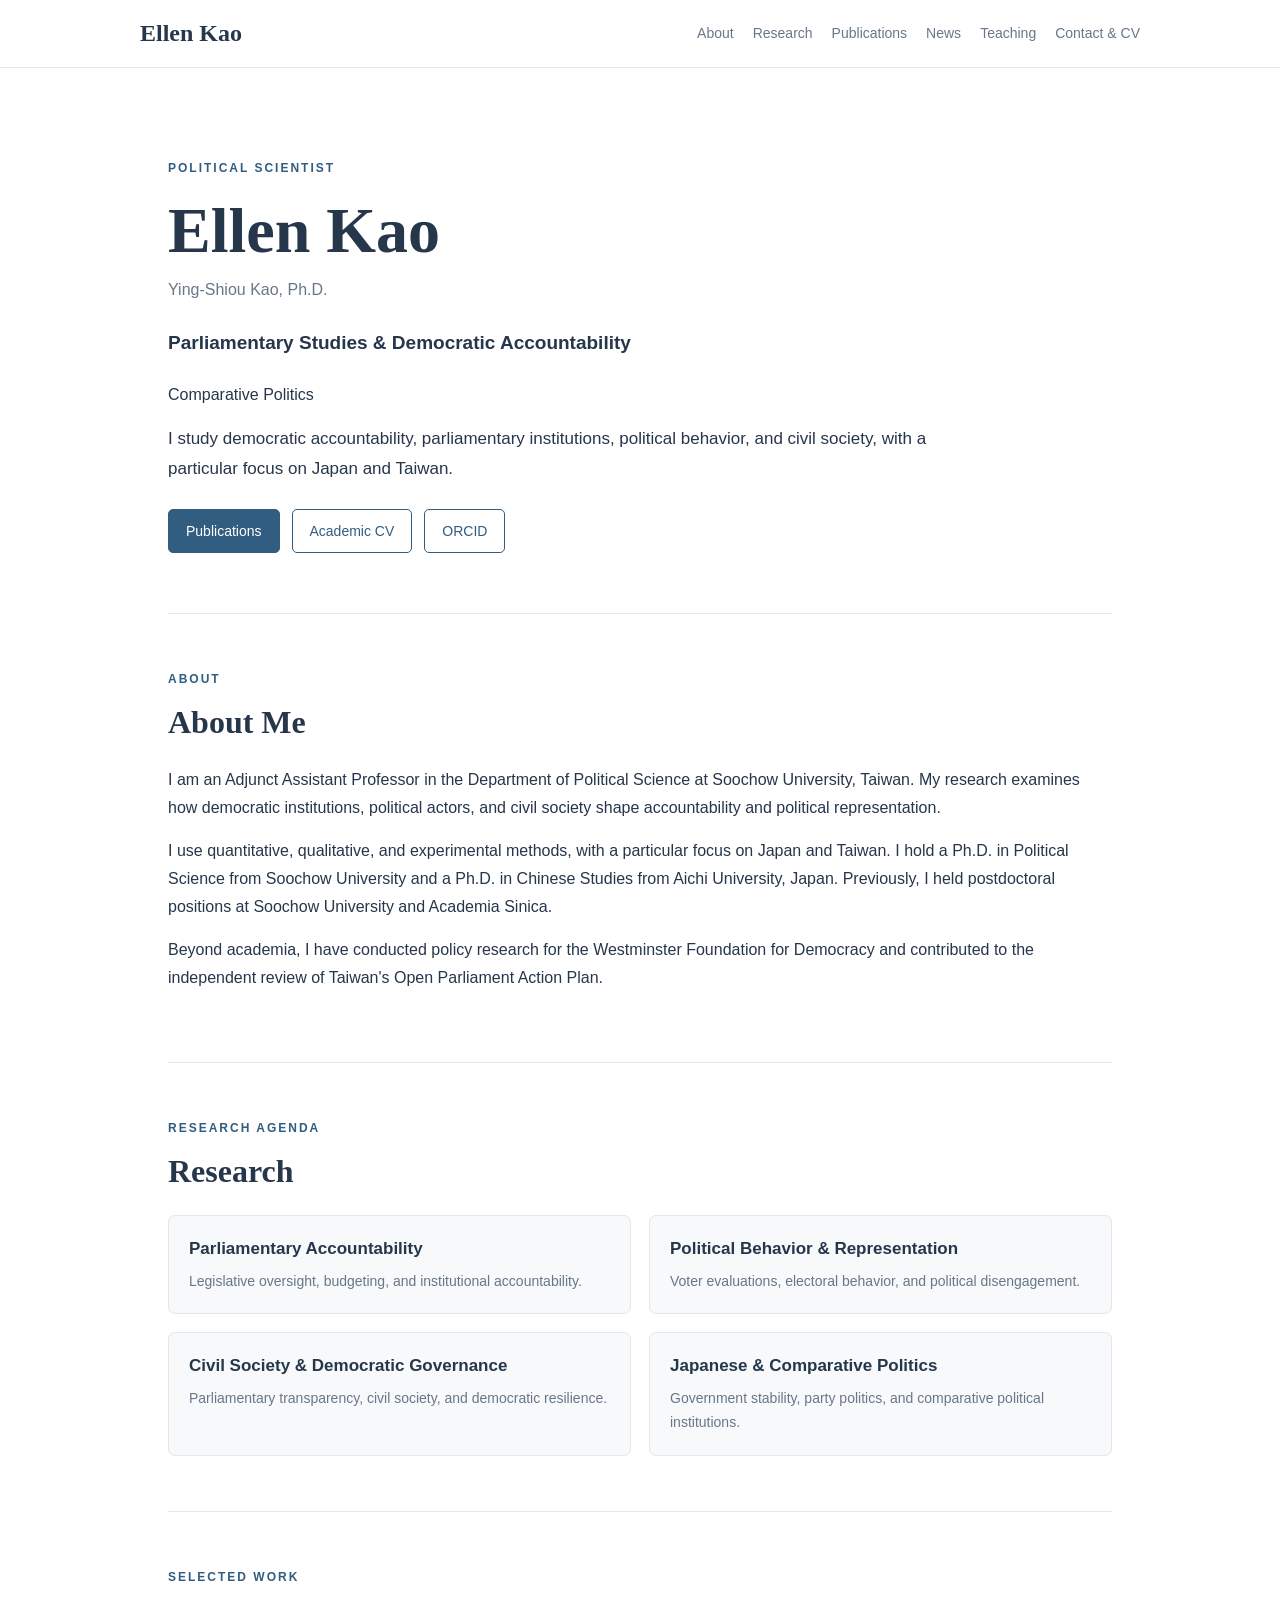
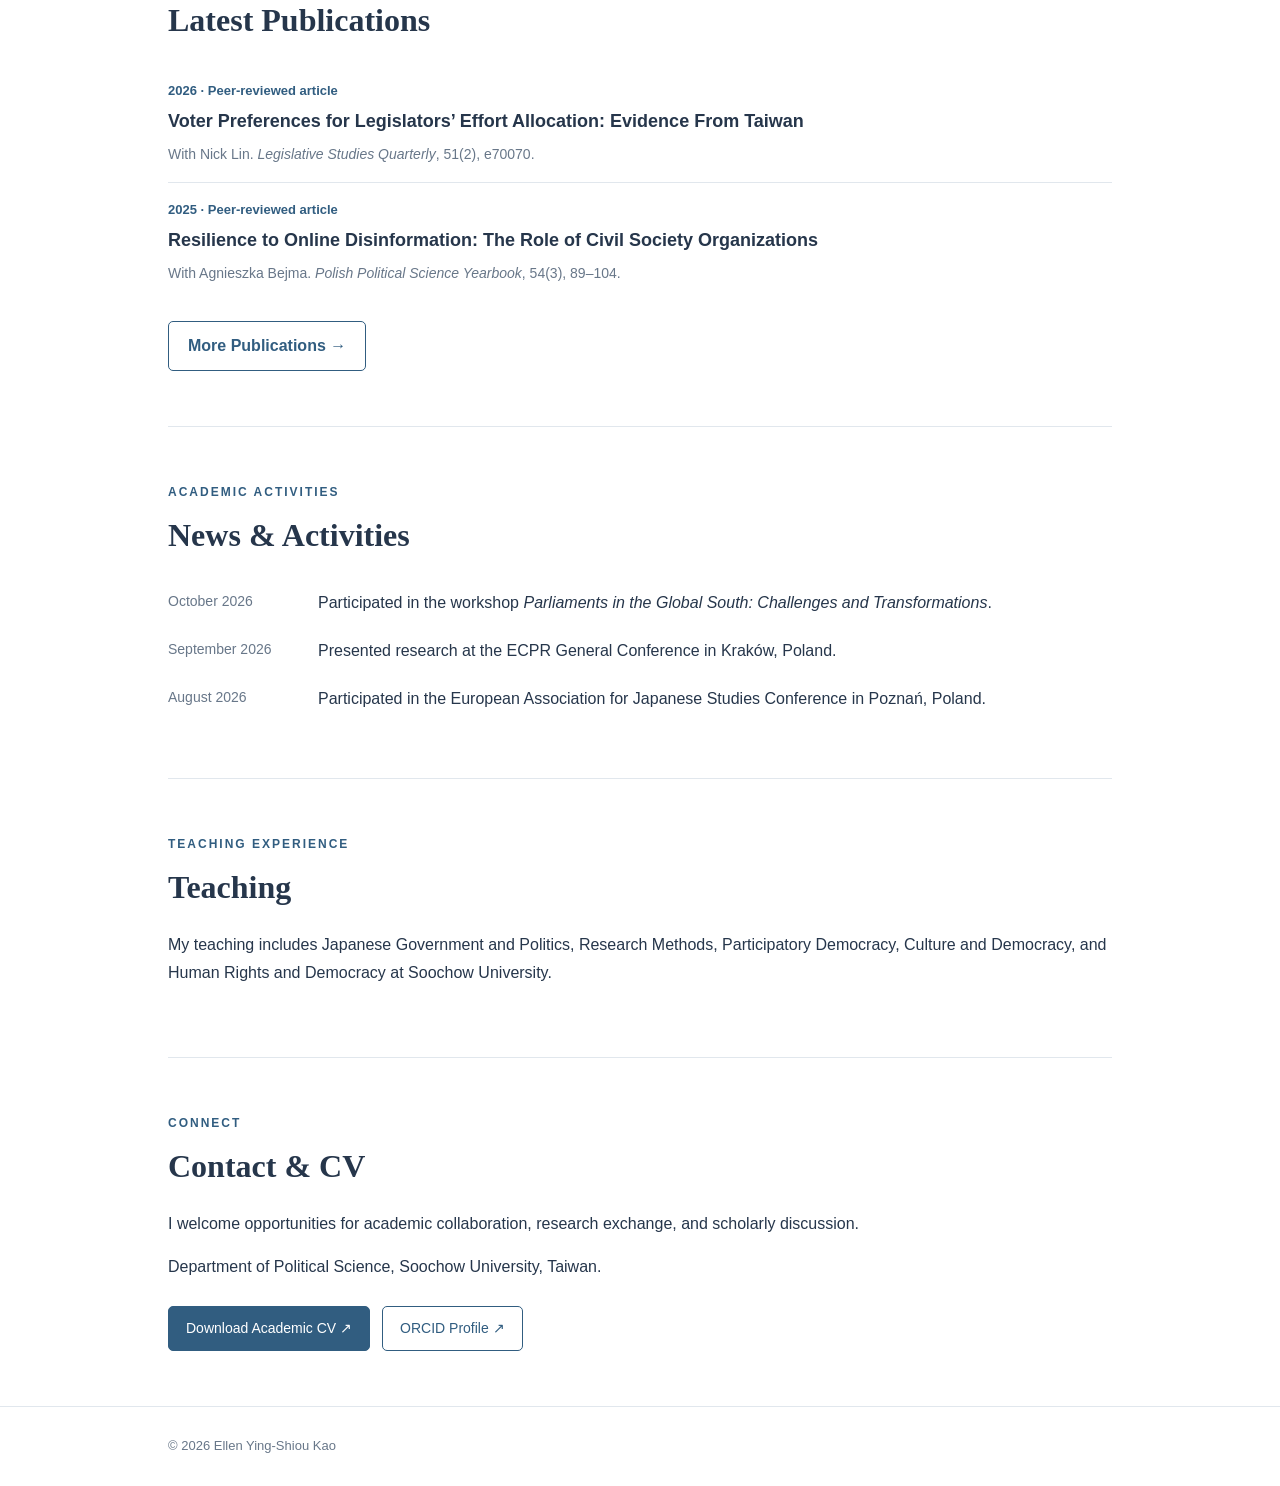
==== index.html @ ca59f369 "Update index.html" ====
<!DOCTYPE html>
<html lang="en">
<head>
<meta charset="UTF-8"><meta name="viewport" content="width=device-width, initial-scale=1">
<meta name="description" content="Ellen Ying-Shiou Kao, political scientist working on democratic accountability, legislative studies, political behavior, and Japanese and Taiwanese politics.">
<title>Ellen Kao | Political Scientist</title>
<link rel="stylesheet" href="style.css">
</head>
<body>
<header><div class="container nav"><a class="logo" href="index.html">Ellen Kao</a><nav aria-label="Main navigation"><a href="index.html#about">About</a><a href="index.html#research">Research</a><a href="publications.html">Publications</a><a href="index.html#news">News</a><a href="index.html#teaching">Teaching</a><a href="index.html#contact">Contact &amp; CV</a></nav></div></header>
<main class="container"></p>
</div>
<div class="hero"><div class="eyebrow">Political Scientist</div><h1>Ellen Kao</h1><p class="formal">Ying-Shiou Kao, Ph.D.</p><p class="tagline">Parliamentary Studies &amp; Democratic Accountability</p><p class="discipline">
  Comparative Politics
<p class="intro">I study democratic accountability, parliamentary institutions, political behavior, and civil society, with a particular focus on Japan and Taiwan.</p><div class="actions"><a class="button primary" href="publications.html">Publications</a><a class="button" href="
YingshiouKao_CV_Oct 2026.pdf
" target="_blank" rel="noopener">Academic CV</a><a class="button" href="https://orcid.org/0009-0007-6348-227X" target="_blank" rel="noopener">ORCID</a></div></div>
<section id="about"><div class="eyebrow">About</div><h2>About Me</h2><p>I am an Adjunct Assistant Professor in the Department of Political Science at Soochow University, Taiwan. My research examines how democratic institutions, political actors, and civil society shape accountability and political representation.</p><p>I use quantitative, qualitative, and experimental methods, with a particular focus on Japan and Taiwan. I hold a Ph.D. in Political Science from Soochow University and a Ph.D. in Chinese Studies from Aichi University, Japan. Previously, I held postdoctoral positions at Soochow University and Academia Sinica.</p><p>Beyond academia, I have conducted policy research for the Westminster Foundation for Democracy and contributed to the independent review of Taiwan's Open Parliament Action Plan.</p></section>
<section id="research"><div class="eyebrow">Research agenda</div><h2>Research</h2><div class="grid"><div class="tile"><h3>Parliamentary Accountability</h3><p>Legislative oversight, budgeting, and institutional accountability.</p></div><div class="tile"><h3>Political Behavior &amp; Representation</h3><p>Voter evaluations, electoral behavior, and political disengagement.</p></div><div class="tile"><h3>Civil Society &amp; Democratic Governance</h3><p>Parliamentary transparency, civil society, and democratic resilience.</p></div><div class="tile"><h3>Japanese &amp; Comparative Politics</h3><p>Government stability, party politics, and comparative political institutions.</p></div></div></section>
<section id="publications"><div class="eyebrow">Selected work</div><h2>Latest Publications</h2><article class="entry"><div class="date">2026 · Peer-reviewed article</div><h3><a href="https://doi.org/10.1111/lsq.70070" target="_blank" rel="noopener">Voter Preferences for Legislators’ Effort Allocation: Evidence From Taiwan</a></h3><p class="meta">With Nick Lin. <em>Legislative Studies Quarterly</em>, 51(2), e70070.</p></article><article class="entry"><div class="date">2025 · Peer-reviewed article</div><h3><a href="https://doi.org/10.15804/ppsy202534" target="_blank" rel="noopener">Resilience to Online Disinformation: The Role of Civil Society Organizations</a></h3><p class="meta">With Agnieszka Bejma. <em>Polish Political Science Yearbook</em>, 54(3), 89–104.</p></article><a class="more" href="publications.html">More Publications <span aria-hidden="true">→</span></a></section>
<section id="news"><div class="eyebrow">Academic activities</div><h2>News &amp; Activities</h2><div class="news"><span>October 2026</span><p>Participated in the workshop <em>Parliaments in the Global South: Challenges and Transformations</em>.</p></div><div class="news"><span>September 2026</span><p>Presented research at the ECPR General Conference in Kraków, Poland.</p></div><div class="news"><span>August 2026</span><p>Participated in the European Association for Japanese Studies Conference in Poznań, Poland.</p></div></section>
<section id="teaching"><div class="eyebrow">Teaching experience</div><h2>Teaching</h2><p>My teaching includes Japanese Government and Politics, Research Methods, Participatory Democracy, Culture and Democracy, and Human Rights and Democracy at Soochow University.</p></section>
<section id="contact"><div class="eyebrow">Connect</div><h2>Contact &amp; CV</h2><p>I welcome opportunities for academic collaboration, research exchange, and scholarly discussion.</p><p>Department of Political Science, Soochow University, Taiwan.</p><div class="actions"><a class="button primary" href="YingshiouKao_CV_Oct 2026.pdf" target="_blank" rel="noopener">Download Academic CV ↗</a><a class="button" href="https://orcid.org/0009-0007-6348-227X" target="_blank" rel="noopener">ORCID Profile ↗</a></div></section>
</main><footer><div class="container">© 2026 Ellen Ying-Shiou Kao</div></footer>
</body></html>
---- style.css ----
:root{--ink:#26364b;--blue:#315d80;--muted:#687789;--line:#e1e7ed;--light:#f7f9fb}*{box-sizing:border-box}html{scroll-behavior:smooth}body{margin:0;color:var(--ink);background:white;font:16px/1.75 -apple-system,BlinkMacSystemFont,"Segoe UI",Arial,sans-serif}a{color:var(--blue);text-underline-offset:3px}a:hover{color:#173e5b}.container{max-width:1000px;margin:auto;padding:0 28px}header{border-bottom:1px solid var(--line)}.nav{display:flex;justify-content:space-between;align-items:center;flex-wrap:wrap;gap:18px;padding:20px 0}.logo{font:700 24px Georgia,serif;color:var(--ink);text-decoration:none}nav{display:flex;flex-wrap:wrap;gap:8px 19px}nav a{font-size:14px;color:var(--muted);text-decoration:none}nav a[aria-current="page"]{font-weight:700;color:var(--blue)}h1,h2{font-family:Georgia,serif;line-height:1.25}h1{font-size:clamp(43px,6vw,64px);margin:5px 0}h2{font-size:32px;margin:0 0 24px}h3{font-size:18px;line-height:1.5;margin:0 0 7px}p{margin:0 0 15px}.eyebrow{color:var(--blue);font-size:12px;font-weight:700;letter-spacing:2px;text-transform:uppercase;margin-bottom:12px}.muted,.meta,.formal{color:var(--muted)}.hero{padding:75px 0 60px}.tagline{font-size:19px;font-weight:600;margin:22px 0}.intro{max-width:790px;font-size:17px}.actions{display:flex;flex-wrap:wrap;gap:12px;margin-top:25px}.button{display:inline-block;border:1px solid var(--blue);border-radius:5px;padding:9px 17px;text-decoration:none;font-size:14px}.button.primary{background:var(--blue);color:white}.button.primary:hover{background:#173e5b}section{padding:55px 0;border-top:1px solid var(--line);scroll-margin-top:20px}.grid{display:grid;grid-template-columns:1fr 1fr;gap:18px}.tile{padding:20px;border:1px solid var(--line);border-radius:7px;background:var(--light)}.tile h3{font-size:17px}.tile p{font-size:14px;color:var(--muted);margin:0}.entry{padding:16px 0;border-bottom:1px solid var(--line)}.entry:last-of-type{border-bottom:0}.entry h3 a{color:var(--ink);text-decoration:none}.entry h3 a:hover{color:var(--blue);text-decoration:underline}.date{font-size:13px;font-weight:650;color:var(--blue);margin-bottom:5px}.meta{font-size:14px;margin:0}.more{display:inline-block;margin-top:20px;border:1px solid var(--blue);padding:10px 19px;border-radius:5px;font-weight:600;text-decoration:none}.more:hover{background:var(--blue);color:white;text-decoration:none}.news{display:grid;grid-template-columns:135px 1fr;gap:15px;padding:10px 0}.news span{color:var(--muted);font-size:14px}.news p{margin:0}footer{border-top:1px solid var(--line);padding:28px 0;color:var(--muted);font-size:13px}.inner{padding-top:46px;padding-bottom:70px}.inner .back{display:inline-block;margin-bottom:33px;font-size:14px}.inner section:first-of-type{margin-top:45px}.inner .category{margin-top:30px}.endlink{margin-top:40px}@media(max-width:680px){.hero{padding-top:48px}section{padding:40px 0}.grid,.news{grid-template-columns:1fr}.news{gap:2px}.inner{padding-top:30px}}
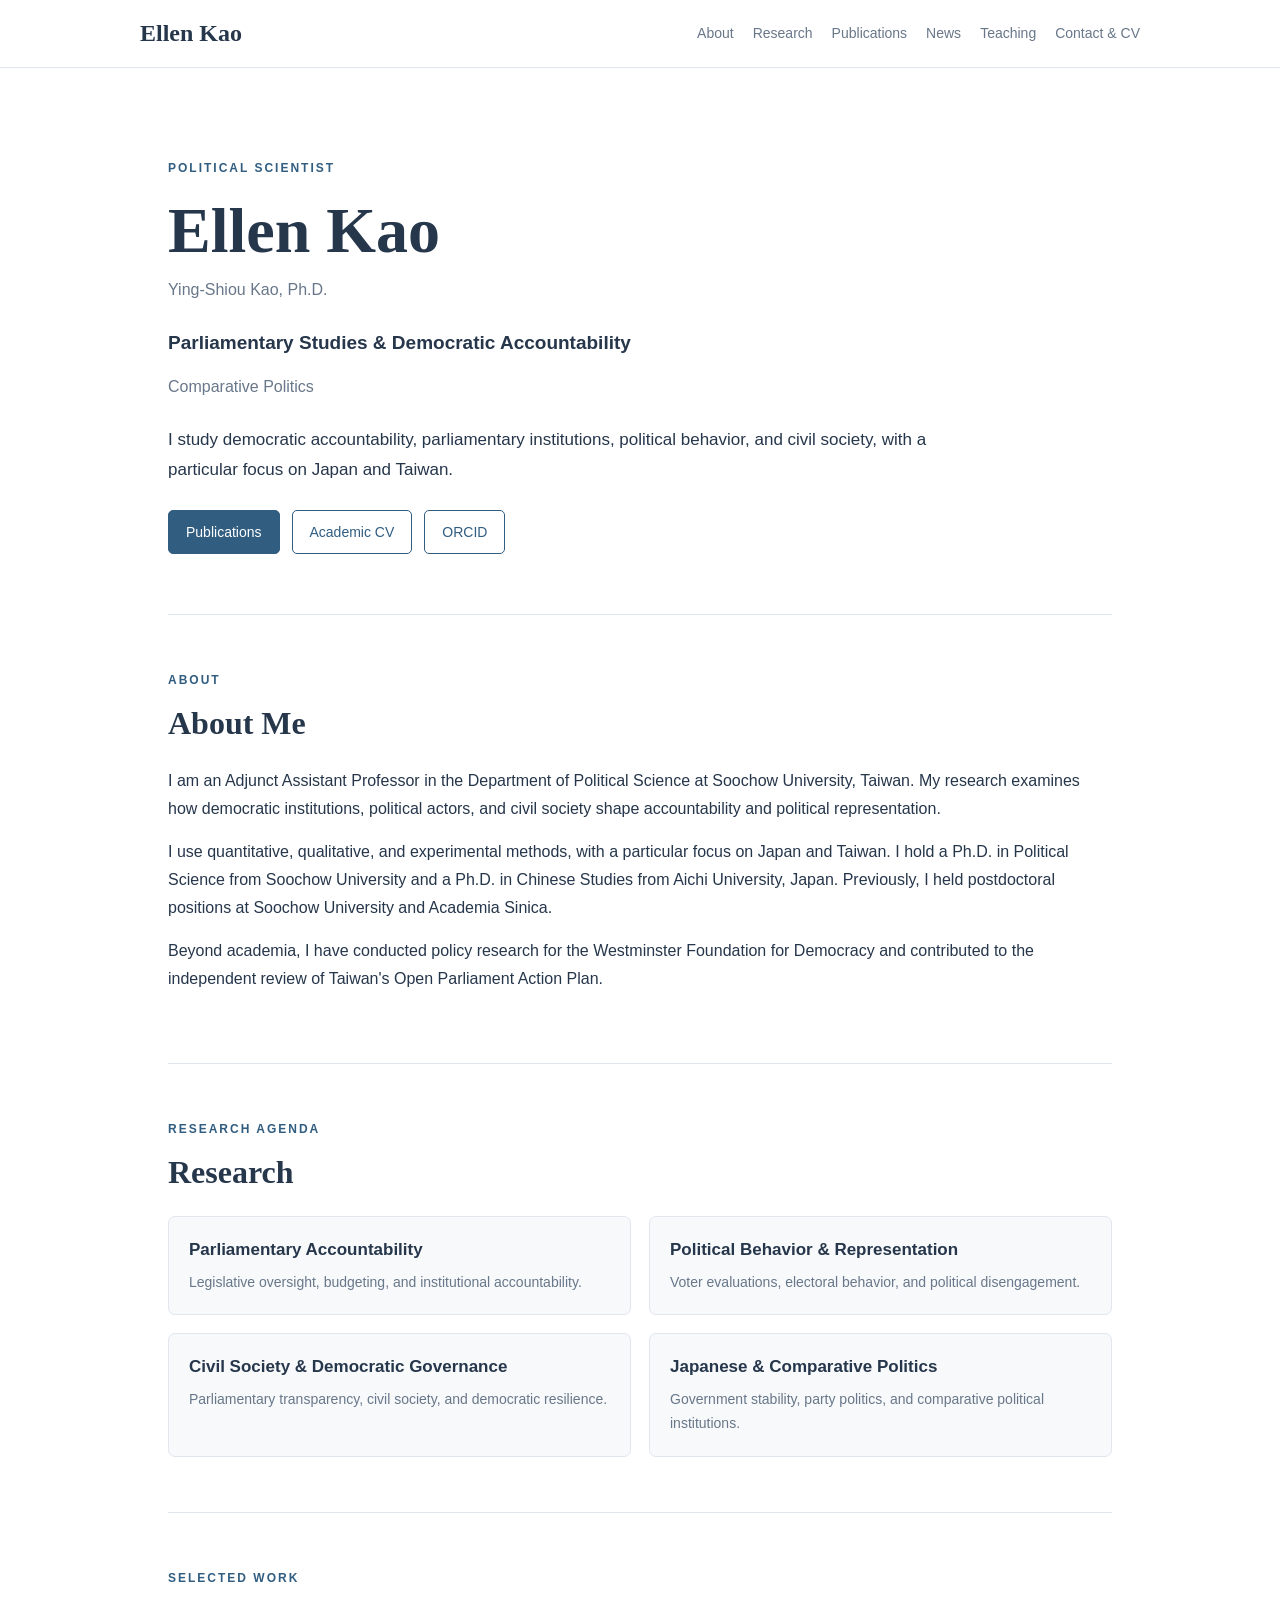
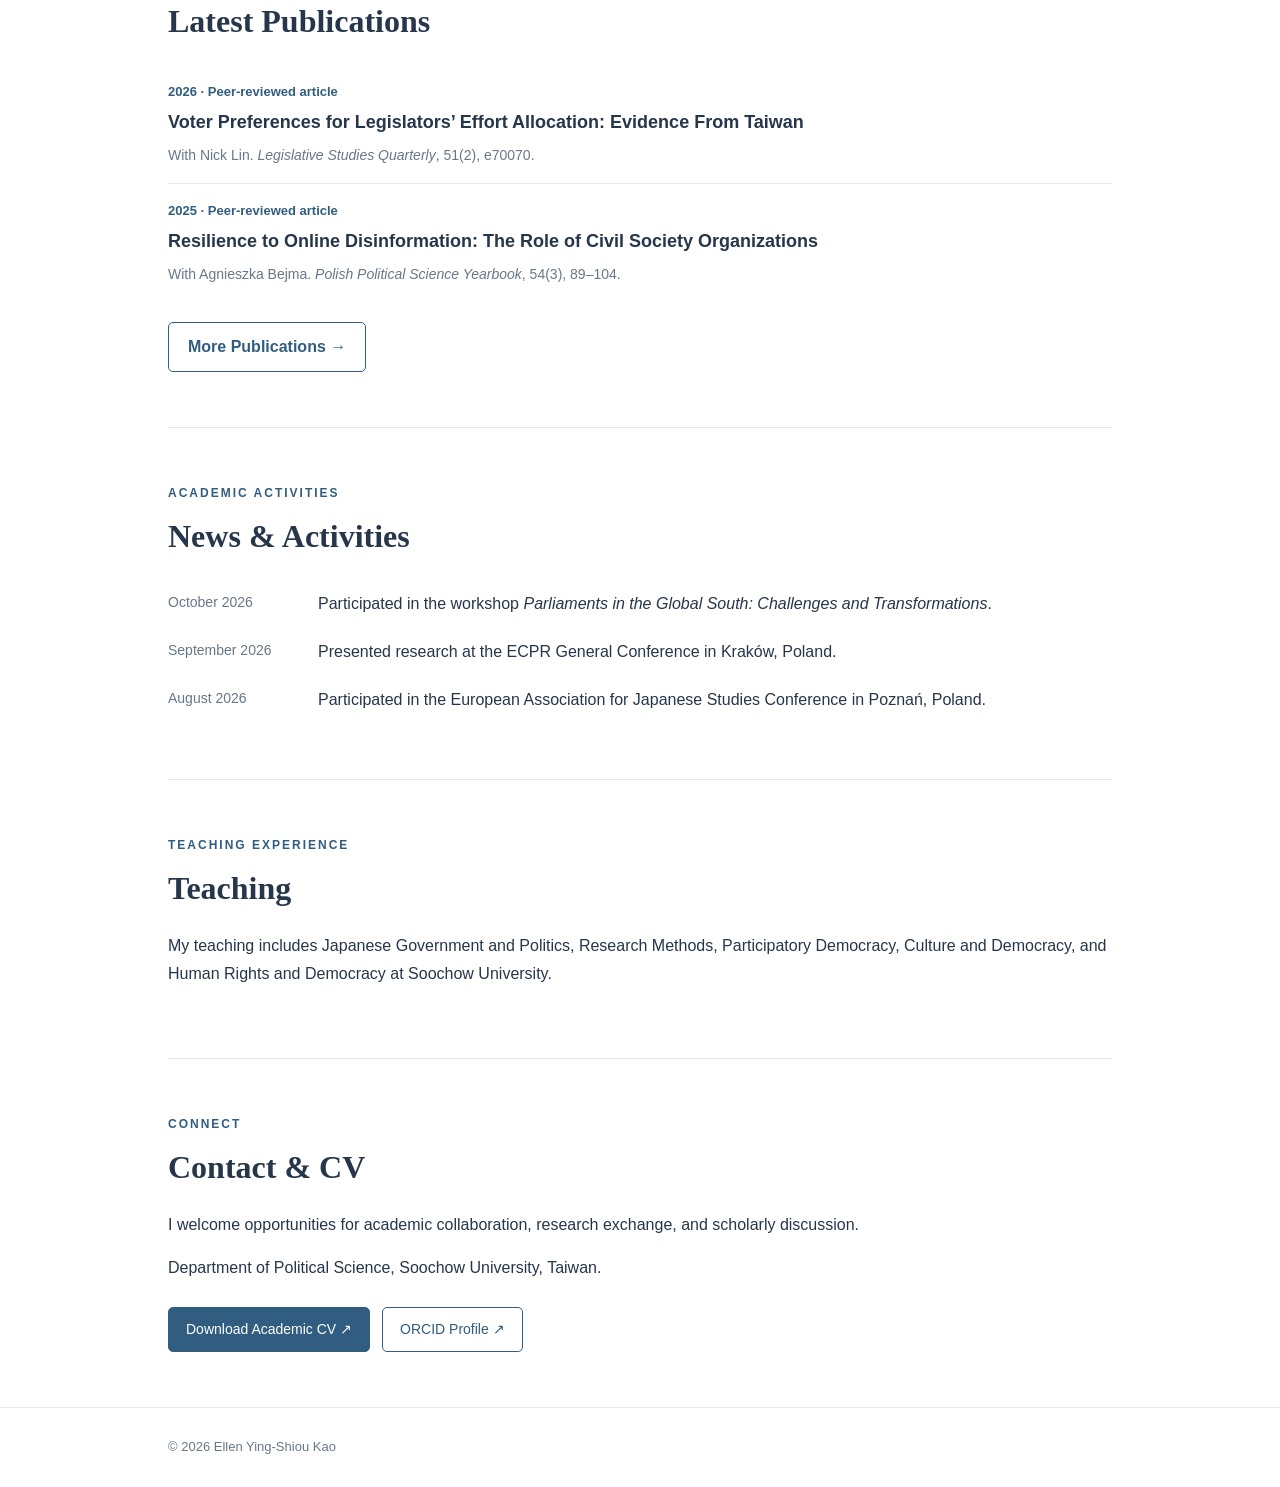
==== commit 50454b74: "Update index.html" ====
--- a/index.html
+++ b/index.html
@@ -10,8 +10,10 @@
 <header><div class="container nav"><a class="logo" href="index.html">Ellen Kao</a><nav aria-label="Main navigation"><a href="index.html#about">About</a><a href="index.html#research">Research</a><a href="publications.html">Publications</a><a href="index.html#news">News</a><a href="index.html#teaching">Teaching</a><a href="index.html#contact">Contact &amp; CV</a></nav></div></header>
 <main class="container"></p>
 </div>
-<div class="hero"><div class="eyebrow">Political Scientist</div><h1>Ellen Kao</h1><p class="formal">Ying-Shiou Kao, Ph.D.</p><p class="tagline">Parliamentary Studies &amp; Democratic Accountability</p><p class="discipline">
-  Comparative Politics
+<div class="hero"><div class="eyebrow">Political Scientist</div><h1>Ellen Kao</h1><p class="formal">Ying-Shiou Kao, Ph.D.</p>
+  <p class="tagline">Parliamentary Studies &amp; Democratic Accountability
+  </p>
+  <p class="discipline">Comparative Politics </p>
 <p class="intro">I study democratic accountability, parliamentary institutions, political behavior, and civil society, with a particular focus on Japan and Taiwan.</p><div class="actions"><a class="button primary" href="publications.html">Publications</a><a class="button" href="
 YingshiouKao_CV_Oct 2026.pdf
 " target="_blank" rel="noopener">Academic CV</a><a class="button" href="https://orcid.org/0009-0007-6348-227X" target="_blank" rel="noopener">ORCID</a></div></div>
--- a/style.css
+++ b/style.css
@@ -1 +1,9 @@
 :root{--ink:#26364b;--blue:#315d80;--muted:#687789;--line:#e1e7ed;--light:#f7f9fb}*{box-sizing:border-box}html{scroll-behavior:smooth}body{margin:0;color:var(--ink);background:white;font:16px/1.75 -apple-system,BlinkMacSystemFont,"Segoe UI",Arial,sans-serif}a{color:var(--blue);text-underline-offset:3px}a:hover{color:#173e5b}.container{max-width:1000px;margin:auto;padding:0 28px}header{border-bottom:1px solid var(--line)}.nav{display:flex;justify-content:space-between;align-items:center;flex-wrap:wrap;gap:18px;padding:20px 0}.logo{font:700 24px Georgia,serif;color:var(--ink);text-decoration:none}nav{display:flex;flex-wrap:wrap;gap:8px 19px}nav a{font-size:14px;color:var(--muted);text-decoration:none}nav a[aria-current="page"]{font-weight:700;color:var(--blue)}h1,h2{font-family:Georgia,serif;line-height:1.25}h1{font-size:clamp(43px,6vw,64px);margin:5px 0}h2{font-size:32px;margin:0 0 24px}h3{font-size:18px;line-height:1.5;margin:0 0 7px}p{margin:0 0 15px}.eyebrow{color:var(--blue);font-size:12px;font-weight:700;letter-spacing:2px;text-transform:uppercase;margin-bottom:12px}.muted,.meta,.formal{color:var(--muted)}.hero{padding:75px 0 60px}.tagline{font-size:19px;font-weight:600;margin:22px 0}.intro{max-width:790px;font-size:17px}.actions{display:flex;flex-wrap:wrap;gap:12px;margin-top:25px}.button{display:inline-block;border:1px solid var(--blue);border-radius:5px;padding:9px 17px;text-decoration:none;font-size:14px}.button.primary{background:var(--blue);color:white}.button.primary:hover{background:#173e5b}section{padding:55px 0;border-top:1px solid var(--line);scroll-margin-top:20px}.grid{display:grid;grid-template-columns:1fr 1fr;gap:18px}.tile{padding:20px;border:1px solid var(--line);border-radius:7px;background:var(--light)}.tile h3{font-size:17px}.tile p{font-size:14px;color:var(--muted);margin:0}.entry{padding:16px 0;border-bottom:1px solid var(--line)}.entry:last-of-type{border-bottom:0}.entry h3 a{color:var(--ink);text-decoration:none}.entry h3 a:hover{color:var(--blue);text-decoration:underline}.date{font-size:13px;font-weight:650;color:var(--blue);margin-bottom:5px}.meta{font-size:14px;margin:0}.more{display:inline-block;margin-top:20px;border:1px solid var(--blue);padding:10px 19px;border-radius:5px;font-weight:600;text-decoration:none}.more:hover{background:var(--blue);color:white;text-decoration:none}.news{display:grid;grid-template-columns:135px 1fr;gap:15px;padding:10px 0}.news span{color:var(--muted);font-size:14px}.news p{margin:0}footer{border-top:1px solid var(--line);padding:28px 0;color:var(--muted);font-size:13px}.inner{padding-top:46px;padding-bottom:70px}.inner .back{display:inline-block;margin-bottom:33px;font-size:14px}.inner section:first-of-type{margin-top:45px}.inner .category{margin-top:30px}.endlink{margin-top:40px}@media(max-width:680px){.hero{padding-top:48px}section{padding:40px 0}.grid,.news{grid-template-columns:1fr}.news{gap:2px}.inner{padding-top:30px}}
+
+.discipline {
+  font-size: 16px;
+  color: #687789;
+  font-weight: 400;
+  margin-top: -8px;
+  margin-bottom: 24px;
+}
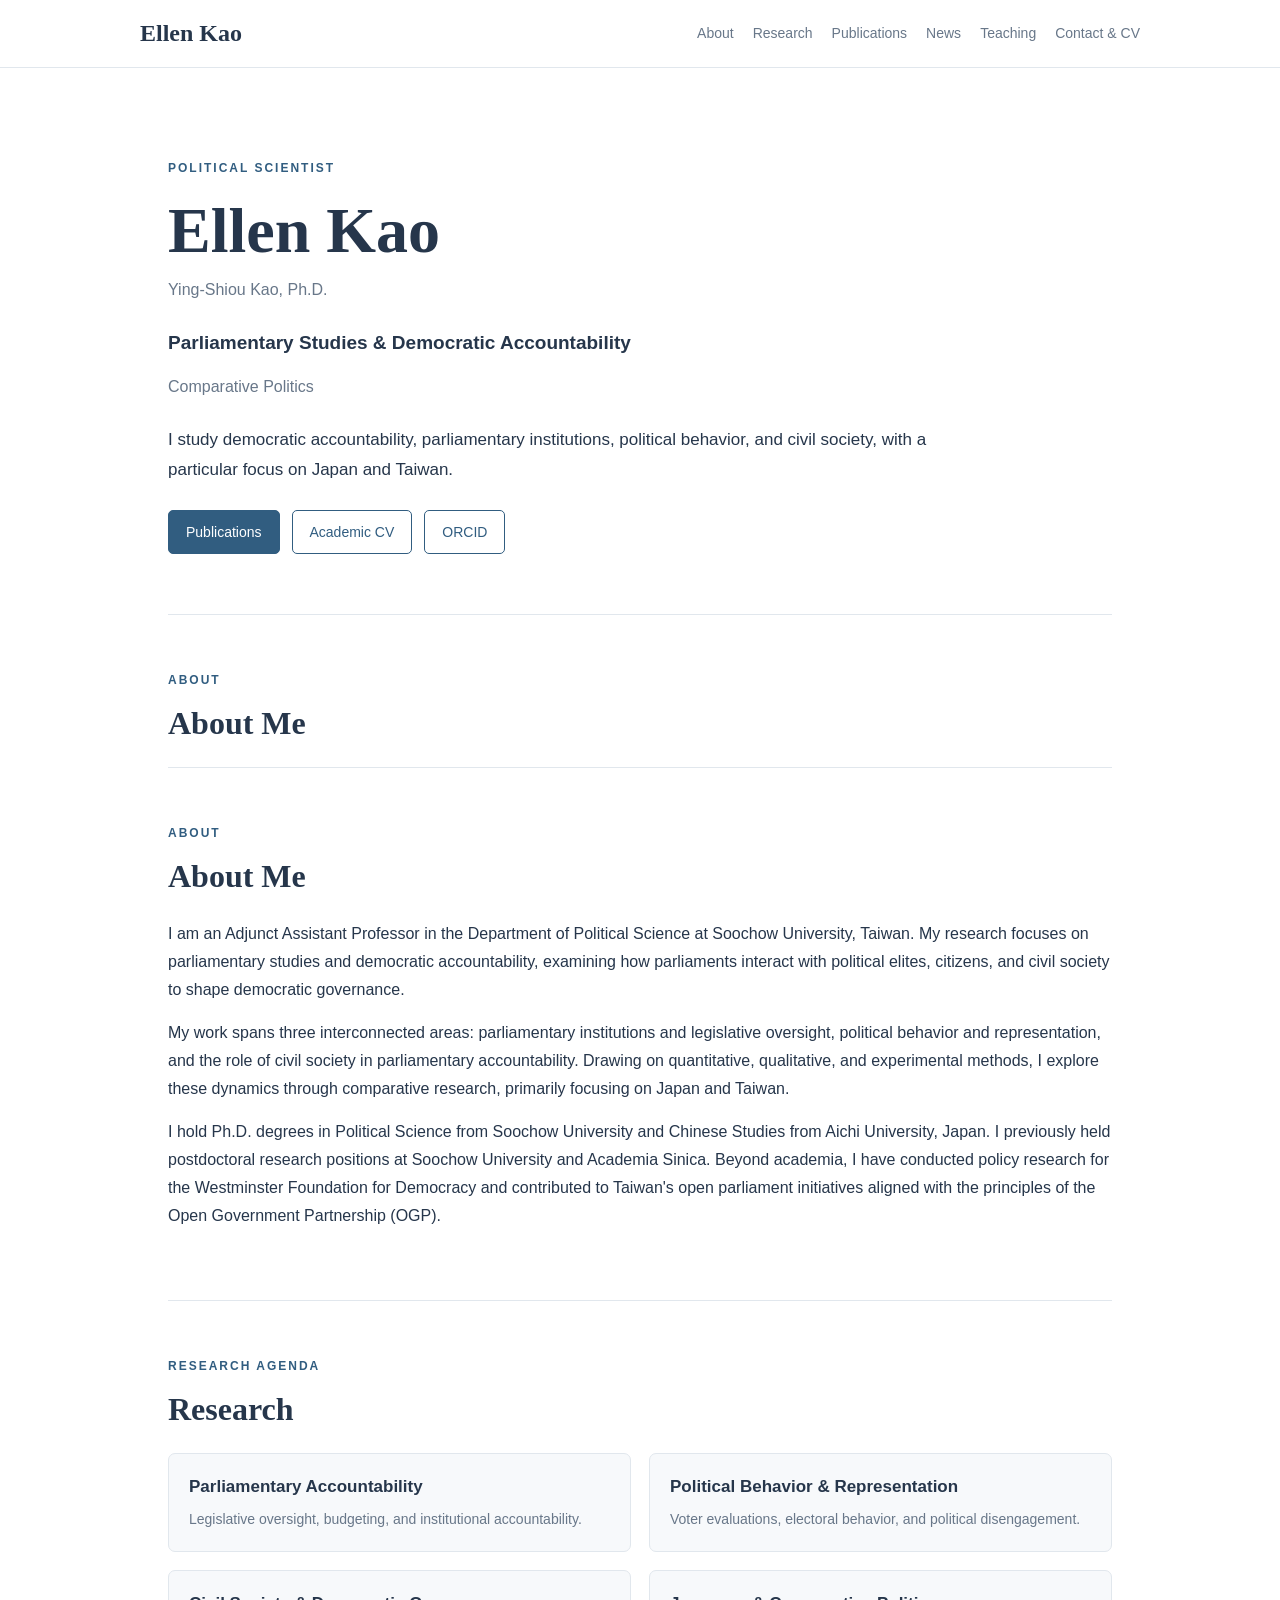
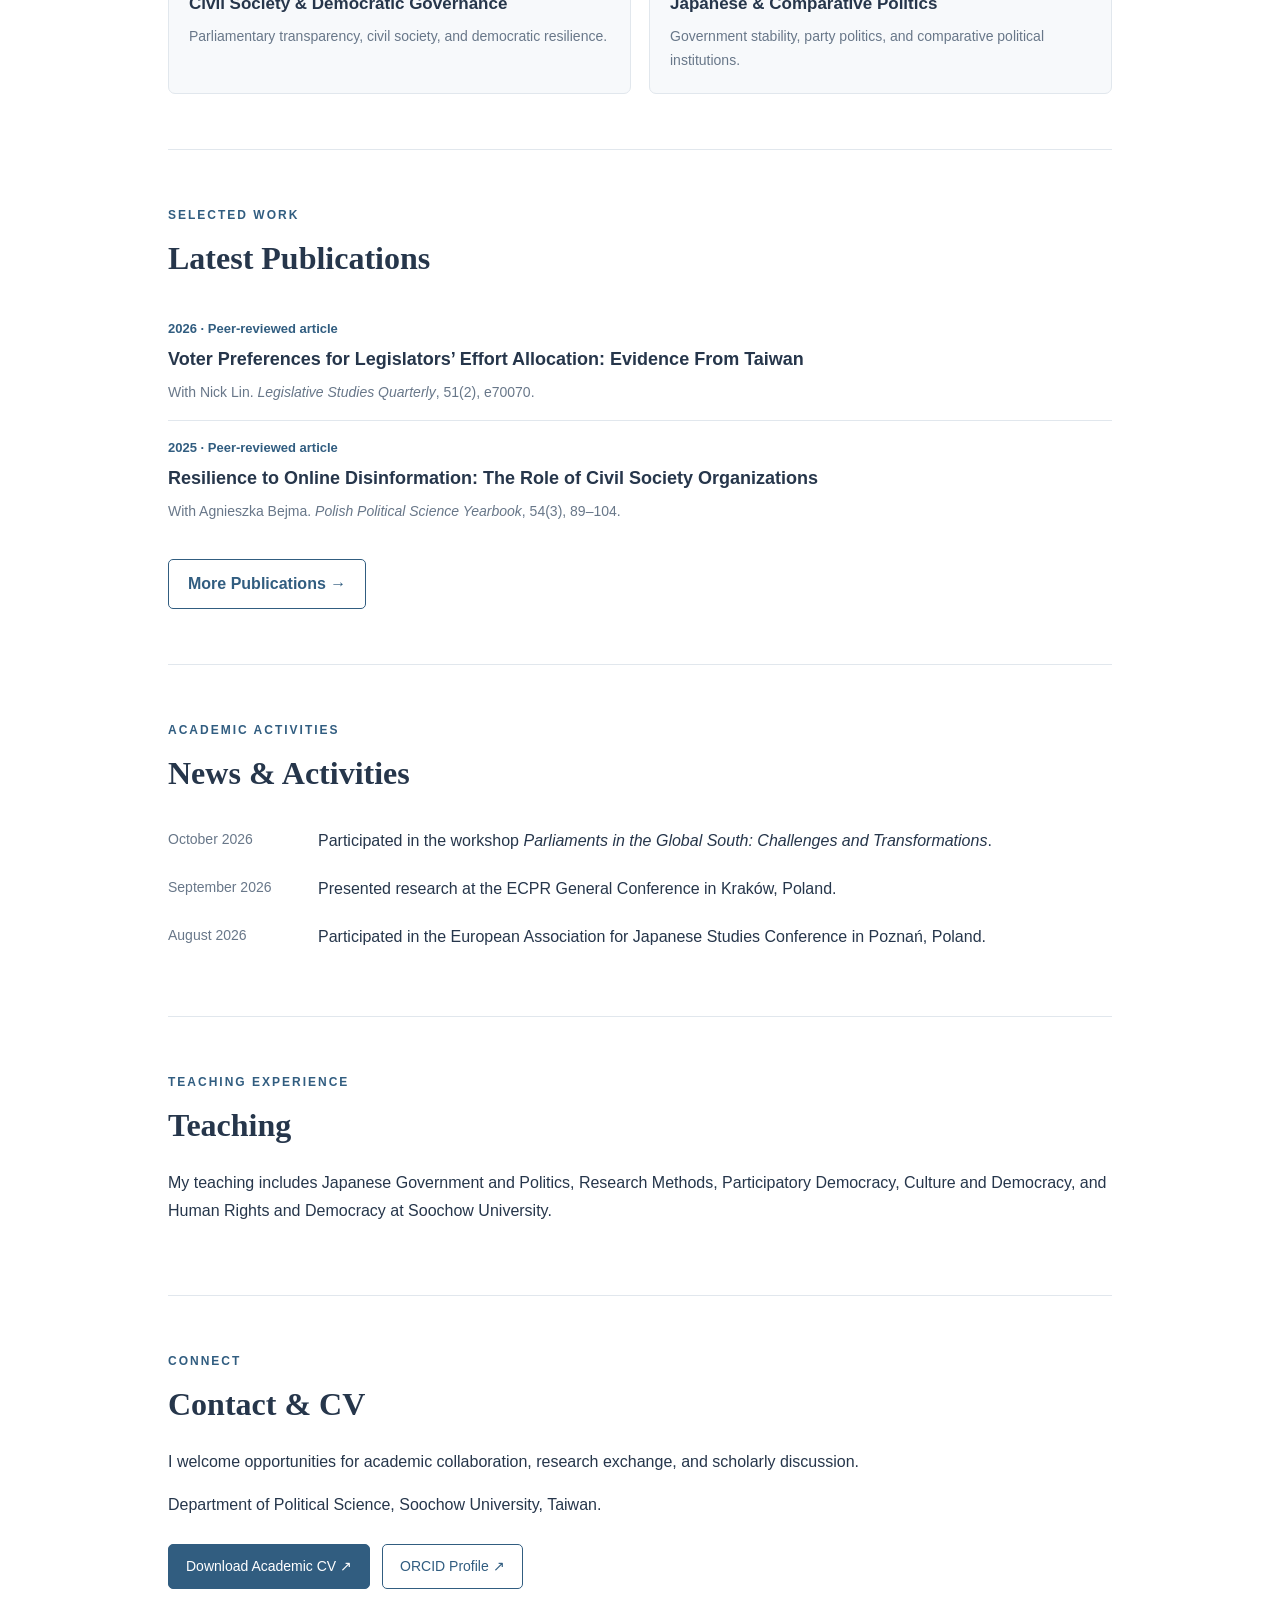
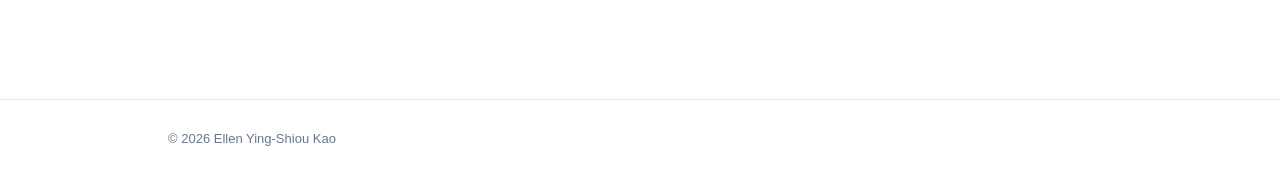
==== commit ccd7c06d: "Update index.html" ====
--- a/index.html
+++ b/index.html
@@ -17,7 +17,44 @@
 <p class="intro">I study democratic accountability, parliamentary institutions, political behavior, and civil society, with a particular focus on Japan and Taiwan.</p><div class="actions"><a class="button primary" href="publications.html">Publications</a><a class="button" href="
 YingshiouKao_CV_Oct 2026.pdf
 " target="_blank" rel="noopener">Academic CV</a><a class="button" href="https://orcid.org/0009-0007-6348-227X" target="_blank" rel="noopener">ORCID</a></div></div>
-<section id="about"><div class="eyebrow">About</div><h2>About Me</h2><p>I am an Adjunct Assistant Professor in the Department of Political Science at Soochow University, Taiwan. My research examines how democratic institutions, political actors, and civil society shape accountability and political representation.</p><p>I use quantitative, qualitative, and experimental methods, with a particular focus on Japan and Taiwan. I hold a Ph.D. in Political Science from Soochow University and a Ph.D. in Chinese Studies from Aichi University, Japan. Previously, I held postdoctoral positions at Soochow University and Academia Sinica.</p><p>Beyond academia, I have conducted policy research for the Westminster Foundation for Democracy and contributed to the independent review of Taiwan's Open Parliament Action Plan.</p></section>
+<section id="about"><div class="eyebrow">About</div><h2>About Me</h2>
+
+<section id="about">
+  <div class="eyebrow">About</div>
+  <h2>About Me</h2>
+
+  <p>
+    I am an Adjunct Assistant Professor in the Department
+    of Political Science at Soochow University, Taiwan.
+    My research focuses on parliamentary studies and
+    democratic accountability, examining how parliaments
+    interact with political elites, citizens, and civil
+    society to shape democratic governance.
+  </p>
+
+  <p>
+    My work spans three interconnected areas:
+    parliamentary institutions and legislative oversight,
+    political behavior and representation, and the role
+    of civil society in parliamentary accountability.
+    Drawing on quantitative, qualitative, and experimental
+    methods, I explore these dynamics through comparative
+    research, primarily focusing on Japan and Taiwan.
+  </p>
+
+  <p>
+    I hold Ph.D. degrees in Political Science from
+    Soochow University and Chinese Studies from
+    Aichi University, Japan. I previously held
+    postdoctoral research positions at Soochow
+    University and Academia Sinica. Beyond academia,
+    I have conducted policy research for the Westminster
+    Foundation for Democracy and contributed to Taiwan's
+    open parliament initiatives aligned with the principles
+    of the Open Government Partnership (OGP).
+  </p>
+</section>
+
 <section id="research"><div class="eyebrow">Research agenda</div><h2>Research</h2><div class="grid"><div class="tile"><h3>Parliamentary Accountability</h3><p>Legislative oversight, budgeting, and institutional accountability.</p></div><div class="tile"><h3>Political Behavior &amp; Representation</h3><p>Voter evaluations, electoral behavior, and political disengagement.</p></div><div class="tile"><h3>Civil Society &amp; Democratic Governance</h3><p>Parliamentary transparency, civil society, and democratic resilience.</p></div><div class="tile"><h3>Japanese &amp; Comparative Politics</h3><p>Government stability, party politics, and comparative political institutions.</p></div></div></section>
 <section id="publications"><div class="eyebrow">Selected work</div><h2>Latest Publications</h2><article class="entry"><div class="date">2026 · Peer-reviewed article</div><h3><a href="https://doi.org/10.1111/lsq.70070" target="_blank" rel="noopener">Voter Preferences for Legislators’ Effort Allocation: Evidence From Taiwan</a></h3><p class="meta">With Nick Lin. <em>Legislative Studies Quarterly</em>, 51(2), e70070.</p></article><article class="entry"><div class="date">2025 · Peer-reviewed article</div><h3><a href="https://doi.org/10.15804/ppsy202534" target="_blank" rel="noopener">Resilience to Online Disinformation: The Role of Civil Society Organizations</a></h3><p class="meta">With Agnieszka Bejma. <em>Polish Political Science Yearbook</em>, 54(3), 89–104.</p></article><a class="more" href="publications.html">More Publications <span aria-hidden="true">→</span></a></section>
 <section id="news"><div class="eyebrow">Academic activities</div><h2>News &amp; Activities</h2><div class="news"><span>October 2026</span><p>Participated in the workshop <em>Parliaments in the Global South: Challenges and Transformations</em>.</p></div><div class="news"><span>September 2026</span><p>Presented research at the ECPR General Conference in Kraków, Poland.</p></div><div class="news"><span>August 2026</span><p>Participated in the European Association for Japanese Studies Conference in Poznań, Poland.</p></div></section>
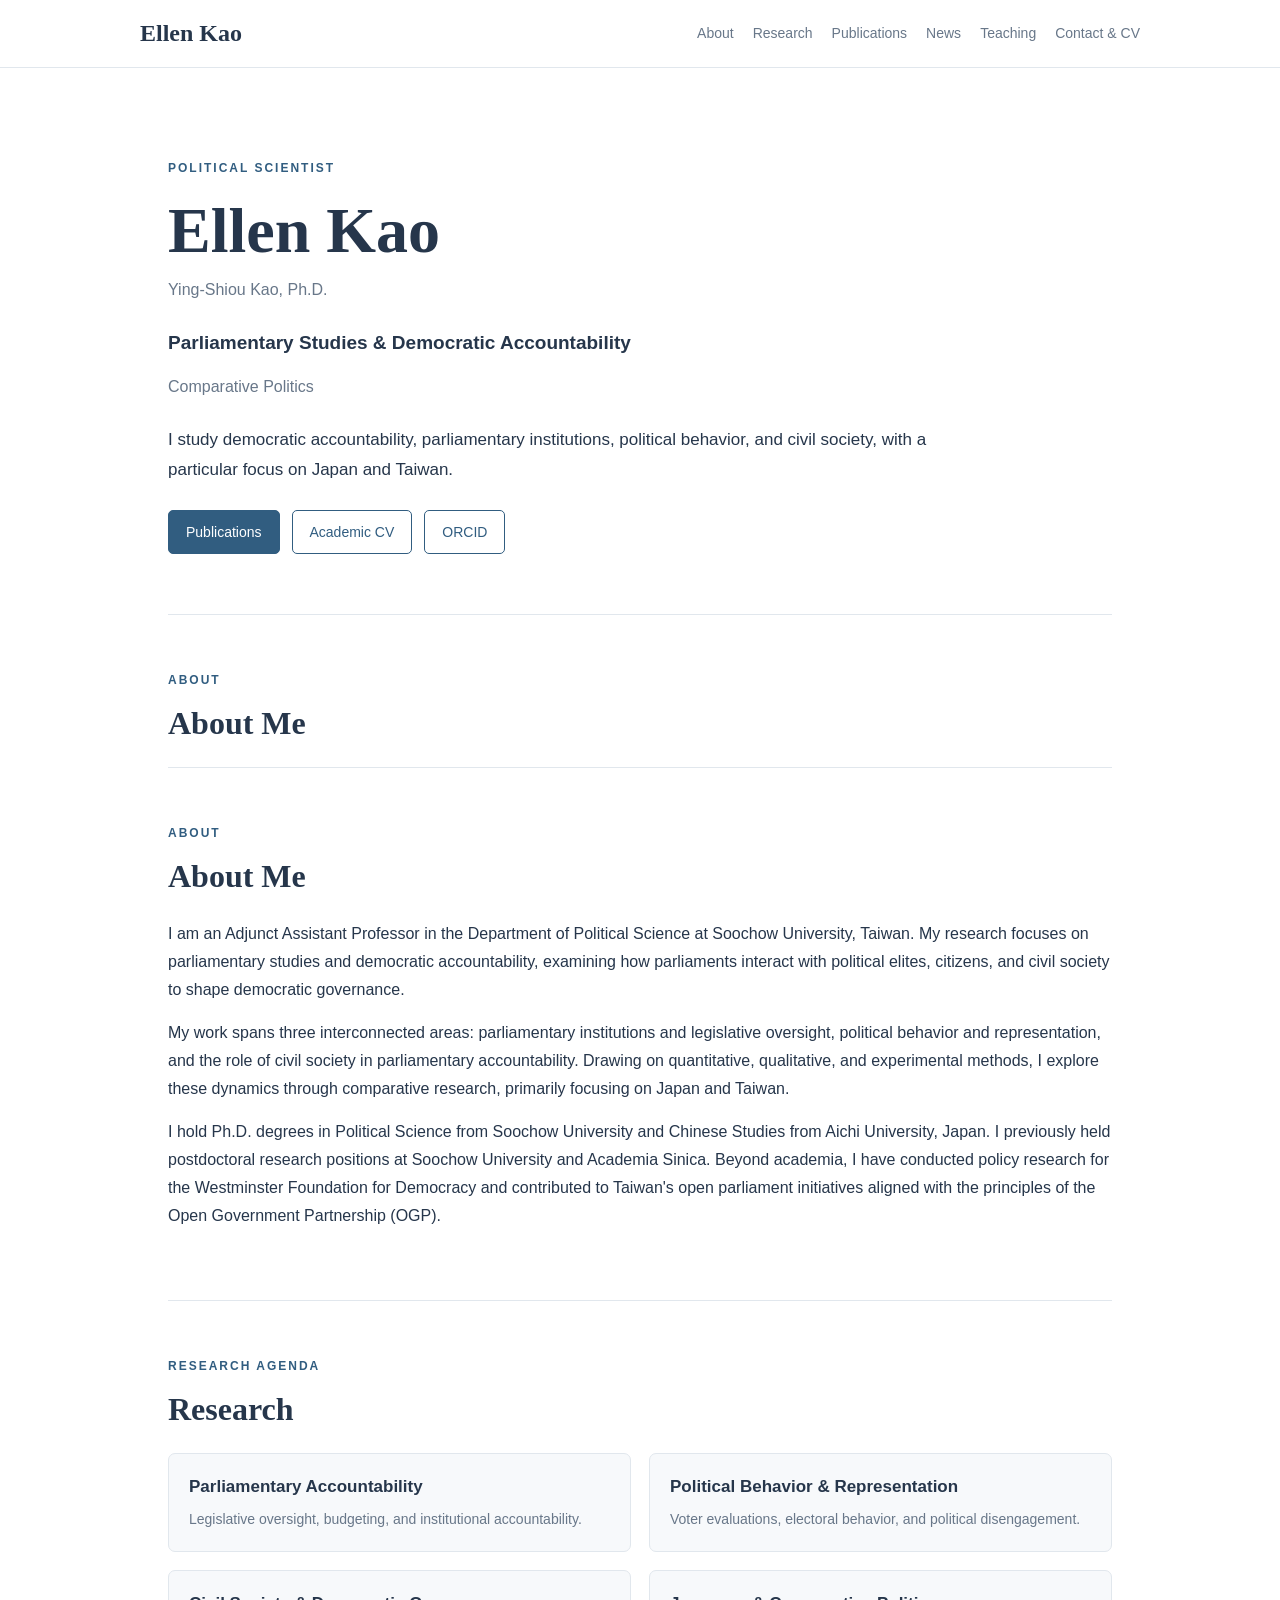
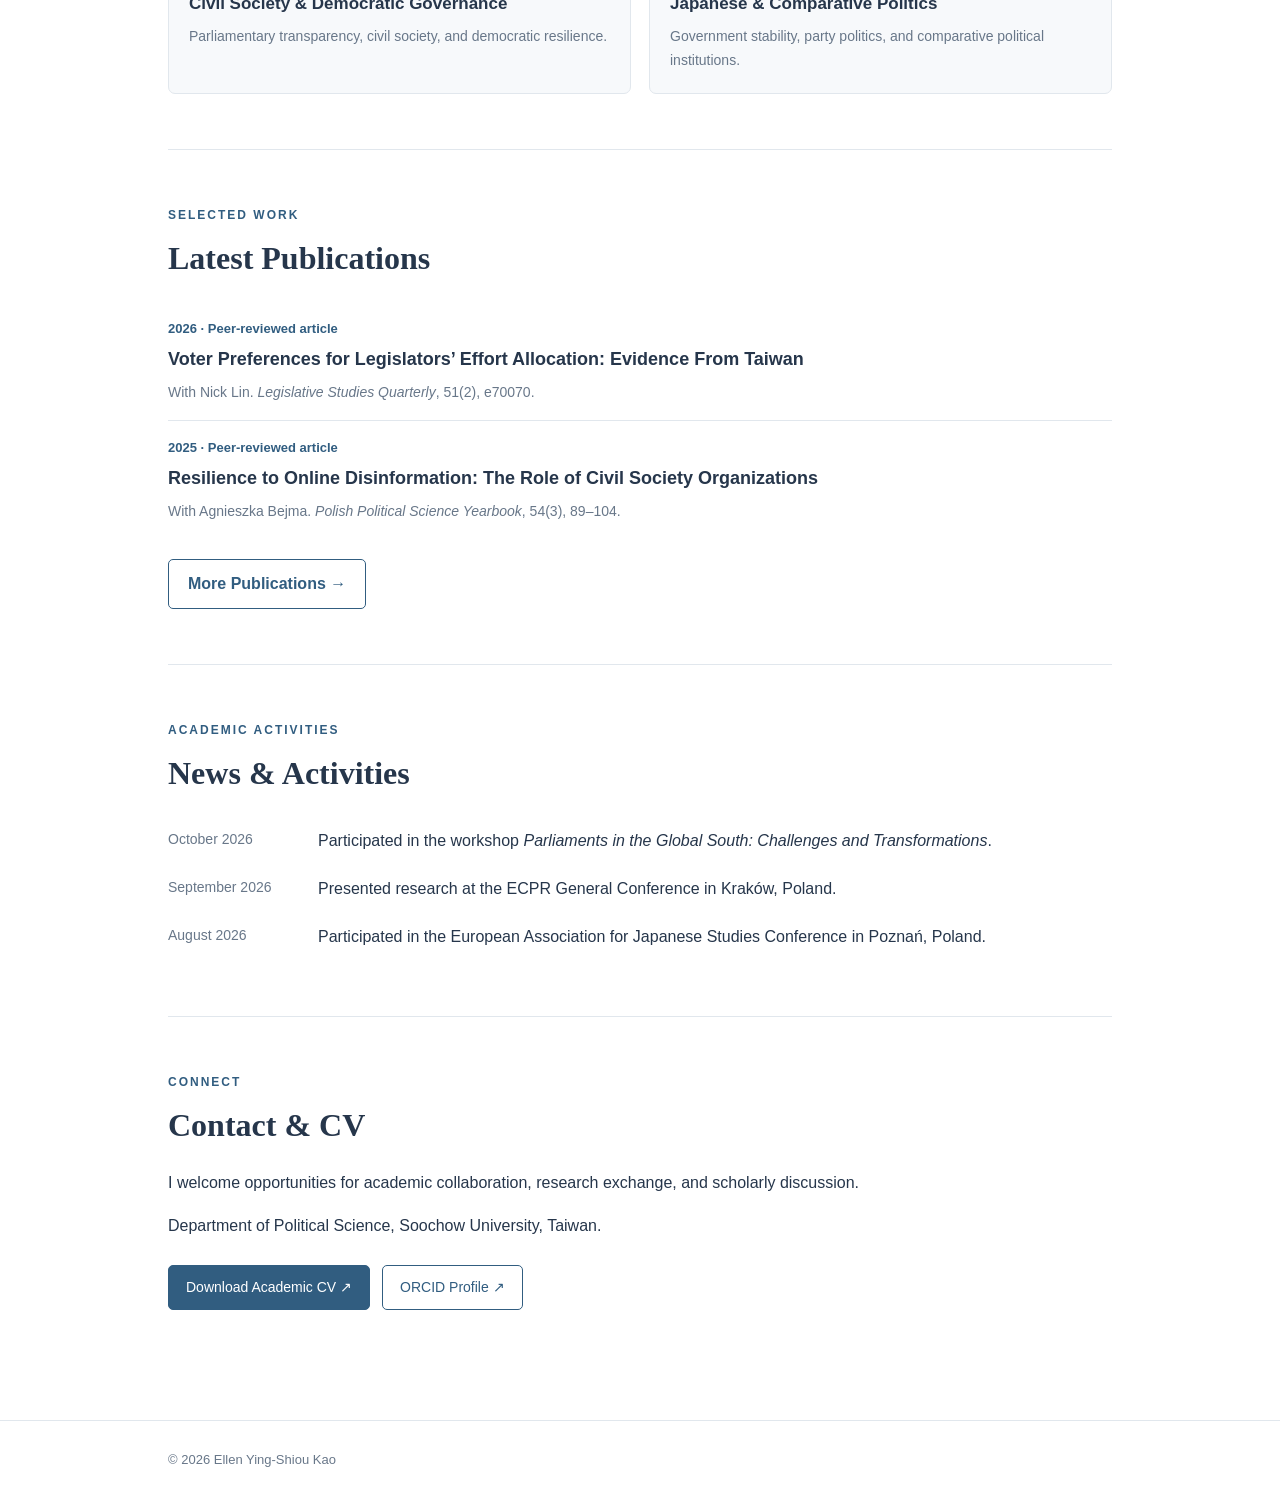
==== commit d78af1f3: "Update index.html" ====
--- a/index.html
+++ b/index.html
@@ -7,7 +7,7 @@
 <link rel="stylesheet" href="style.css">
 </head>
 <body>
-<header><div class="container nav"><a class="logo" href="index.html">Ellen Kao</a><nav aria-label="Main navigation"><a href="index.html#about">About</a><a href="index.html#research">Research</a><a href="publications.html">Publications</a><a href="index.html#news">News</a><a href="index.html#teaching">Teaching</a><a href="index.html#contact">Contact &amp; CV</a></nav></div></header>
+<header><div class="container nav"><a class="logo" href="index.html">Ellen Kao</a><nav aria-label="Main navigation"><a href="index.html#about">About</a><a href="index.html#research">Research</a><a href="publications.html">Publications</a><a href="index.html#news">News</a><a href="teaching.html">Teaching</a><a href="index.html#contact">Contact &amp; CV</a></nav></div></header>
 <main class="container"></p>
 </div>
 <div class="hero"><div class="eyebrow">Political Scientist</div><h1>Ellen Kao</h1><p class="formal">Ying-Shiou Kao, Ph.D.</p>
@@ -18,6 +18,7 @@
 YingshiouKao_CV_Oct 2026.pdf
 " target="_blank" rel="noopener">Academic CV</a><a class="button" href="https://orcid.org/0009-0007-6348-227X" target="_blank" rel="noopener">ORCID</a></div></div>
 <section id="about"><div class="eyebrow">About</div><h2>About Me</h2>
+
 
 <section id="about">
   <div class="eyebrow">About</div>
@@ -46,19 +47,19 @@
     I hold Ph.D. degrees in Political Science from
     Soochow University and Chinese Studies from
     Aichi University, Japan. I previously held
-    postdoctoral research positions at Soochow
-    University and Academia Sinica. Beyond academia,
-    I have conducted policy research for the Westminster
+    postdoctoral research positions at Soochow University
+    and Academia Sinica. Beyond academia, I have
+    conducted policy research for the Westminster
     Foundation for Democracy and contributed to Taiwan's
-    open parliament initiatives aligned with the principles
-    of the Open Government Partnership (OGP).
+    open parliament initiatives aligned with the
+    principles of the Open Government Partnership (OGP).
   </p>
 </section>
+
 
 <section id="research"><div class="eyebrow">Research agenda</div><h2>Research</h2><div class="grid"><div class="tile"><h3>Parliamentary Accountability</h3><p>Legislative oversight, budgeting, and institutional accountability.</p></div><div class="tile"><h3>Political Behavior &amp; Representation</h3><p>Voter evaluations, electoral behavior, and political disengagement.</p></div><div class="tile"><h3>Civil Society &amp; Democratic Governance</h3><p>Parliamentary transparency, civil society, and democratic resilience.</p></div><div class="tile"><h3>Japanese &amp; Comparative Politics</h3><p>Government stability, party politics, and comparative political institutions.</p></div></div></section>
 <section id="publications"><div class="eyebrow">Selected work</div><h2>Latest Publications</h2><article class="entry"><div class="date">2026 · Peer-reviewed article</div><h3><a href="https://doi.org/10.1111/lsq.70070" target="_blank" rel="noopener">Voter Preferences for Legislators’ Effort Allocation: Evidence From Taiwan</a></h3><p class="meta">With Nick Lin. <em>Legislative Studies Quarterly</em>, 51(2), e70070.</p></article><article class="entry"><div class="date">2025 · Peer-reviewed article</div><h3><a href="https://doi.org/10.15804/ppsy202534" target="_blank" rel="noopener">Resilience to Online Disinformation: The Role of Civil Society Organizations</a></h3><p class="meta">With Agnieszka Bejma. <em>Polish Political Science Yearbook</em>, 54(3), 89–104.</p></article><a class="more" href="publications.html">More Publications <span aria-hidden="true">→</span></a></section>
 <section id="news"><div class="eyebrow">Academic activities</div><h2>News &amp; Activities</h2><div class="news"><span>October 2026</span><p>Participated in the workshop <em>Parliaments in the Global South: Challenges and Transformations</em>.</p></div><div class="news"><span>September 2026</span><p>Presented research at the ECPR General Conference in Kraków, Poland.</p></div><div class="news"><span>August 2026</span><p>Participated in the European Association for Japanese Studies Conference in Poznań, Poland.</p></div></section>
-<section id="teaching"><div class="eyebrow">Teaching experience</div><h2>Teaching</h2><p>My teaching includes Japanese Government and Politics, Research Methods, Participatory Democracy, Culture and Democracy, and Human Rights and Democracy at Soochow University.</p></section>
 <section id="contact"><div class="eyebrow">Connect</div><h2>Contact &amp; CV</h2><p>I welcome opportunities for academic collaboration, research exchange, and scholarly discussion.</p><p>Department of Political Science, Soochow University, Taiwan.</p><div class="actions"><a class="button primary" href="YingshiouKao_CV_Oct 2026.pdf" target="_blank" rel="noopener">Download Academic CV ↗</a><a class="button" href="https://orcid.org/0009-0007-6348-227X" target="_blank" rel="noopener">ORCID Profile ↗</a></div></section>
 </main><footer><div class="container">© 2026 Ellen Ying-Shiou Kao</div></footer>
 </body></html>
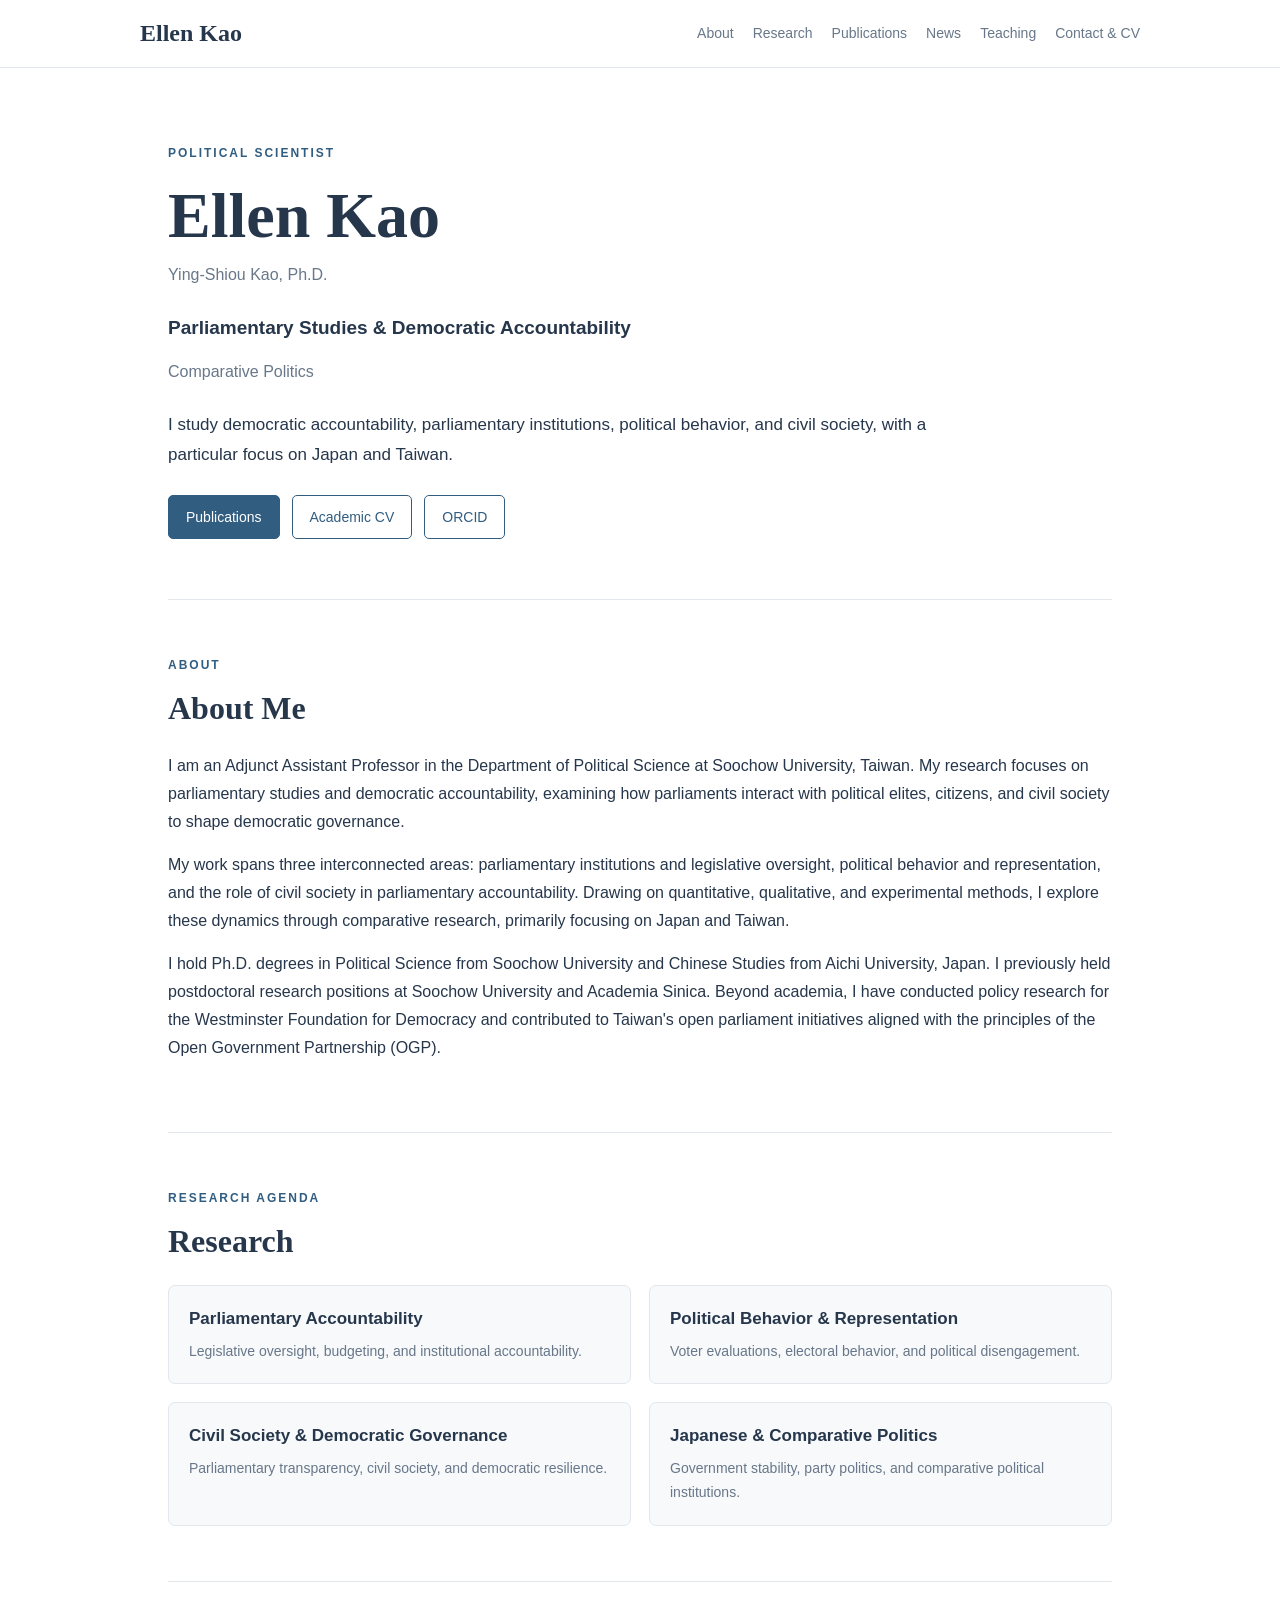
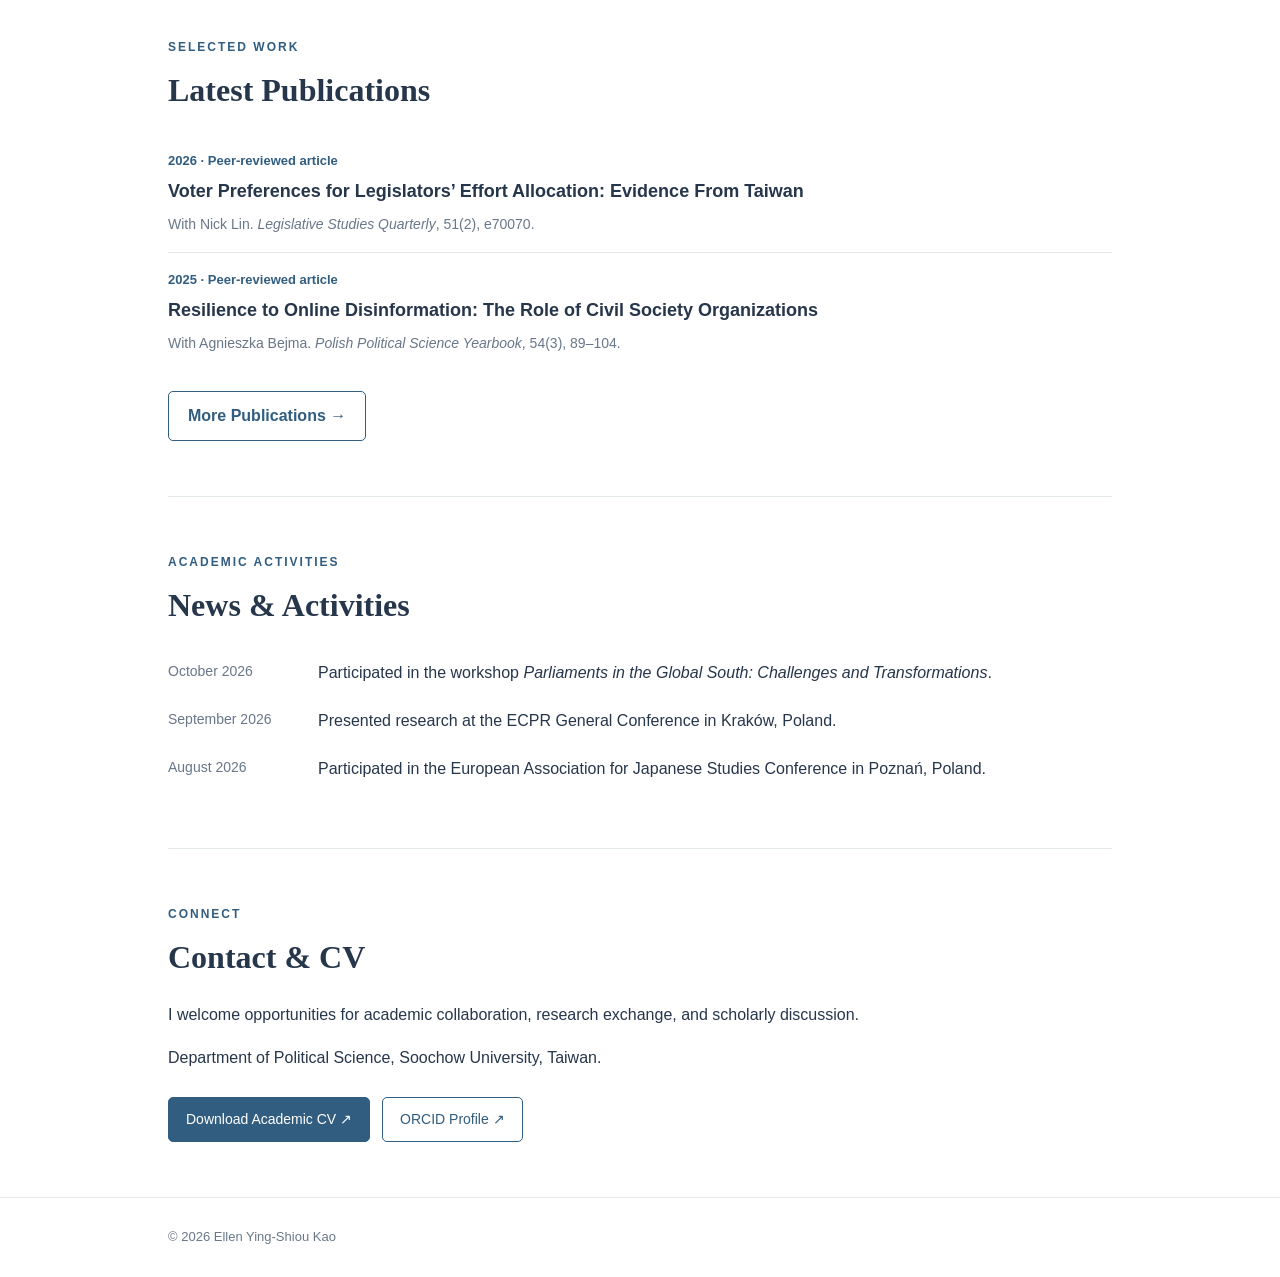
==== commit a568a2aa: "Add files via upload" ====
--- a/index.html
+++ b/index.html
@@ -1,65 +1,96 @@
 <!DOCTYPE html>
 <html lang="en">
 <head>
-<meta charset="UTF-8"><meta name="viewport" content="width=device-width, initial-scale=1">
-<meta name="description" content="Ellen Ying-Shiou Kao, political scientist working on democratic accountability, legislative studies, political behavior, and Japanese and Taiwanese politics.">
-<title>Ellen Kao | Political Scientist</title>
-<link rel="stylesheet" href="style.css">
+  <meta charset="UTF-8">
+  <meta name="viewport" content="width=device-width, initial-scale=1">
+  <meta name="description" content="Ellen Ying-Shiou Kao, political scientist researching parliamentary studies, democratic accountability, and comparative politics.">
+  <title>Ellen Kao | Political Scientist</title>
+  <link rel="stylesheet" href="style.css">
 </head>
 <body>
-<header><div class="container nav"><a class="logo" href="index.html">Ellen Kao</a><nav aria-label="Main navigation"><a href="index.html#about">About</a><a href="index.html#research">Research</a><a href="publications.html">Publications</a><a href="index.html#news">News</a><a href="teaching.html">Teaching</a><a href="index.html#contact">Contact &amp; CV</a></nav></div></header>
-<main class="container"></p>
-</div>
-<div class="hero"><div class="eyebrow">Political Scientist</div><h1>Ellen Kao</h1><p class="formal">Ying-Shiou Kao, Ph.D.</p>
-  <p class="tagline">Parliamentary Studies &amp; Democratic Accountability
-  </p>
-  <p class="discipline">Comparative Politics </p>
-<p class="intro">I study democratic accountability, parliamentary institutions, political behavior, and civil society, with a particular focus on Japan and Taiwan.</p><div class="actions"><a class="button primary" href="publications.html">Publications</a><a class="button" href="
-YingshiouKao_CV_Oct 2026.pdf
-" target="_blank" rel="noopener">Academic CV</a><a class="button" href="https://orcid.org/0009-0007-6348-227X" target="_blank" rel="noopener">ORCID</a></div></div>
-<section id="about"><div class="eyebrow">About</div><h2>About Me</h2>
+  <header>
+    <div class="container nav">
+      <a class="logo" href="index.html">Ellen Kao</a>
+      <nav aria-label="Main navigation">
+        <a href="index.html#about">About</a>
+        <a href="index.html#research">Research</a>
+        <a href="publications.html">Publications</a>
+        <a href="index.html#news">News</a>
+        <a href="teaching.html">Teaching</a>
+        <a href="index.html#contact">Contact &amp; CV</a>
+      </nav>
+    </div>
+  </header>
 
+  <main class="container">
+    <div class="hero">
+      <div class="eyebrow">Political Scientist</div>
+      <h1>Ellen Kao</h1>
+      <p class="formal">Ying-Shiou Kao, Ph.D.</p>
+      <p class="tagline">Parliamentary Studies &amp; Democratic Accountability</p>
+      <p class="discipline">Comparative Politics</p>
+      <p class="intro">I study democratic accountability, parliamentary institutions, political behavior, and civil society, with a particular focus on Japan and Taiwan.</p>
+      <div class="actions">
+        <a class="button primary" href="publications.html">Publications</a>
+        <a class="button" href="YingshiouKao_CV_Oct%202026.pdf" target="_blank" rel="noopener">Academic CV</a>
+        <a class="button" href="https://orcid.org/0009-0007-6348-227X" target="_blank" rel="noopener">ORCID</a>
+      </div>
+    </div>
 
-<section id="about">
-  <div class="eyebrow">About</div>
-  <h2>About Me</h2>
+    <section id="about">
+      <div class="eyebrow">About</div>
+      <h2>About Me</h2>
+      <p>I am an Adjunct Assistant Professor in the Department of Political Science at Soochow University, Taiwan. My research focuses on parliamentary studies and democratic accountability, examining how parliaments interact with political elites, citizens, and civil society to shape democratic governance.</p>
+      <p>My work spans three interconnected areas: parliamentary institutions and legislative oversight, political behavior and representation, and the role of civil society in parliamentary accountability. Drawing on quantitative, qualitative, and experimental methods, I explore these dynamics through comparative research, primarily focusing on Japan and Taiwan.</p>
+      <p>I hold Ph.D. degrees in Political Science from Soochow University and Chinese Studies from Aichi University, Japan. I previously held postdoctoral research positions at Soochow University and Academia Sinica. Beyond academia, I have conducted policy research for the Westminster Foundation for Democracy and contributed to Taiwan's open parliament initiatives aligned with the principles of the Open Government Partnership (OGP).</p>
+    </section>
 
-  <p>
-    I am an Adjunct Assistant Professor in the Department
-    of Political Science at Soochow University, Taiwan.
-    My research focuses on parliamentary studies and
-    democratic accountability, examining how parliaments
-    interact with political elites, citizens, and civil
-    society to shape democratic governance.
-  </p>
+    <section id="research">
+      <div class="eyebrow">Research agenda</div>
+      <h2>Research</h2>
+      <div class="grid">
+        <div class="tile"><h3>Parliamentary Accountability</h3><p>Legislative oversight, budgeting, and institutional accountability.</p></div>
+        <div class="tile"><h3>Political Behavior &amp; Representation</h3><p>Voter evaluations, electoral behavior, and political disengagement.</p></div>
+        <div class="tile"><h3>Civil Society &amp; Democratic Governance</h3><p>Parliamentary transparency, civil society, and democratic resilience.</p></div>
+        <div class="tile"><h3>Japanese &amp; Comparative Politics</h3><p>Government stability, party politics, and comparative political institutions.</p></div>
+      </div>
+    </section>
 
-  <p>
-    My work spans three interconnected areas:
-    parliamentary institutions and legislative oversight,
-    political behavior and representation, and the role
-    of civil society in parliamentary accountability.
-    Drawing on quantitative, qualitative, and experimental
-    methods, I explore these dynamics through comparative
-    research, primarily focusing on Japan and Taiwan.
-  </p>
+    <section id="publications">
+      <div class="eyebrow">Selected work</div>
+      <h2>Latest Publications</h2>
+      <article class="entry">
+        <div class="date">2026 · Peer-reviewed article</div>
+        <h3><a href="https://doi.org/10.1111/lsq.70070" target="_blank" rel="noopener">Voter Preferences for Legislators’ Effort Allocation: Evidence From Taiwan</a></h3>
+        <p class="meta">With Nick Lin. <em>Legislative Studies Quarterly</em>, 51(2), e70070.</p>
+      </article>
+      <article class="entry">
+        <div class="date">2025 · Peer-reviewed article</div>
+        <h3><a href="https://doi.org/10.15804/ppsy202534" target="_blank" rel="noopener">Resilience to Online Disinformation: The Role of Civil Society Organizations</a></h3>
+        <p class="meta">With Agnieszka Bejma. <em>Polish Political Science Yearbook</em>, 54(3), 89–104.</p>
+      </article>
+      <a class="more" href="publications.html">More Publications <span aria-hidden="true">→</span></a>
+    </section>
 
-  <p>
-    I hold Ph.D. degrees in Political Science from
-    Soochow University and Chinese Studies from
-    Aichi University, Japan. I previously held
-    postdoctoral research positions at Soochow University
-    and Academia Sinica. Beyond academia, I have
-    conducted policy research for the Westminster
-    Foundation for Democracy and contributed to Taiwan's
-    open parliament initiatives aligned with the
-    principles of the Open Government Partnership (OGP).
-  </p>
-</section>
+    <section id="news">
+      <div class="eyebrow">Academic activities</div>
+      <h2>News &amp; Activities</h2>
+      <div class="news"><span>October 2026</span><p>Participated in the workshop <em>Parliaments in the Global South: Challenges and Transformations</em>.</p></div>
+      <div class="news"><span>September 2026</span><p>Presented research at the ECPR General Conference in Kraków, Poland.</p></div>
+      <div class="news"><span>August 2026</span><p>Participated in the European Association for Japanese Studies Conference in Poznań, Poland.</p></div>
+    </section>
 
-
-<section id="research"><div class="eyebrow">Research agenda</div><h2>Research</h2><div class="grid"><div class="tile"><h3>Parliamentary Accountability</h3><p>Legislative oversight, budgeting, and institutional accountability.</p></div><div class="tile"><h3>Political Behavior &amp; Representation</h3><p>Voter evaluations, electoral behavior, and political disengagement.</p></div><div class="tile"><h3>Civil Society &amp; Democratic Governance</h3><p>Parliamentary transparency, civil society, and democratic resilience.</p></div><div class="tile"><h3>Japanese &amp; Comparative Politics</h3><p>Government stability, party politics, and comparative political institutions.</p></div></div></section>
-<section id="publications"><div class="eyebrow">Selected work</div><h2>Latest Publications</h2><article class="entry"><div class="date">2026 · Peer-reviewed article</div><h3><a href="https://doi.org/10.1111/lsq.70070" target="_blank" rel="noopener">Voter Preferences for Legislators’ Effort Allocation: Evidence From Taiwan</a></h3><p class="meta">With Nick Lin. <em>Legislative Studies Quarterly</em>, 51(2), e70070.</p></article><article class="entry"><div class="date">2025 · Peer-reviewed article</div><h3><a href="https://doi.org/10.15804/ppsy202534" target="_blank" rel="noopener">Resilience to Online Disinformation: The Role of Civil Society Organizations</a></h3><p class="meta">With Agnieszka Bejma. <em>Polish Political Science Yearbook</em>, 54(3), 89–104.</p></article><a class="more" href="publications.html">More Publications <span aria-hidden="true">→</span></a></section>
-<section id="news"><div class="eyebrow">Academic activities</div><h2>News &amp; Activities</h2><div class="news"><span>October 2026</span><p>Participated in the workshop <em>Parliaments in the Global South: Challenges and Transformations</em>.</p></div><div class="news"><span>September 2026</span><p>Presented research at the ECPR General Conference in Kraków, Poland.</p></div><div class="news"><span>August 2026</span><p>Participated in the European Association for Japanese Studies Conference in Poznań, Poland.</p></div></section>
-<section id="contact"><div class="eyebrow">Connect</div><h2>Contact &amp; CV</h2><p>I welcome opportunities for academic collaboration, research exchange, and scholarly discussion.</p><p>Department of Political Science, Soochow University, Taiwan.</p><div class="actions"><a class="button primary" href="YingshiouKao_CV_Oct 2026.pdf" target="_blank" rel="noopener">Download Academic CV ↗</a><a class="button" href="https://orcid.org/0009-0007-6348-227X" target="_blank" rel="noopener">ORCID Profile ↗</a></div></section>
-</main><footer><div class="container">© 2026 Ellen Ying-Shiou Kao</div></footer>
-</body></html>
+    <section id="contact">
+      <div class="eyebrow">Connect</div>
+      <h2>Contact &amp; CV</h2>
+      <p>I welcome opportunities for academic collaboration, research exchange, and scholarly discussion.</p>
+      <p>Department of Political Science, Soochow University, Taiwan.</p>
+      <div class="actions">
+        <a class="button primary" href="YingshiouKao_CV_Oct%202026.pdf" target="_blank" rel="noopener">Download Academic CV ↗</a>
+        <a class="button" href="https://orcid.org/0009-0007-6348-227X" target="_blank" rel="noopener">ORCID Profile ↗</a>
+      </div>
+    </section>
+  </main>
+  <footer><div class="container">© 2026 Ellen Ying-Shiou Kao</div></footer>
+</body>
+</html>
